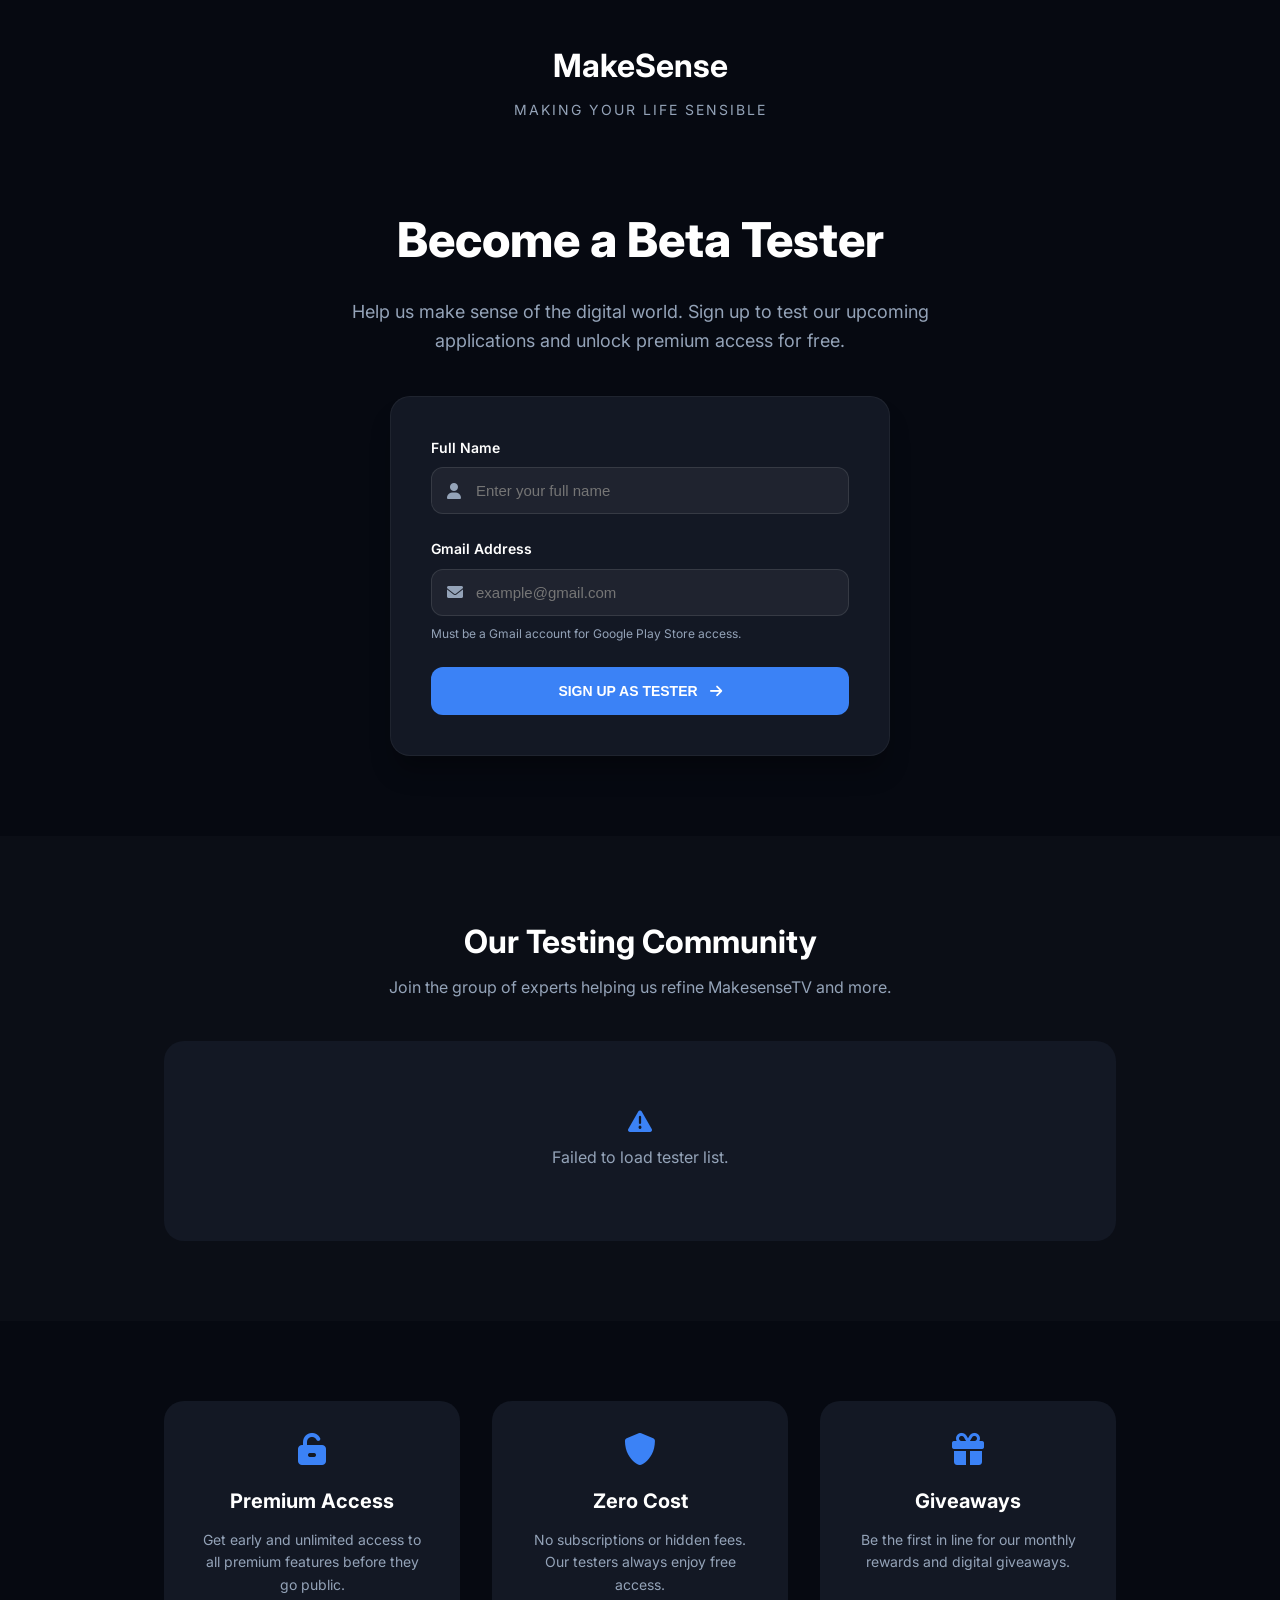
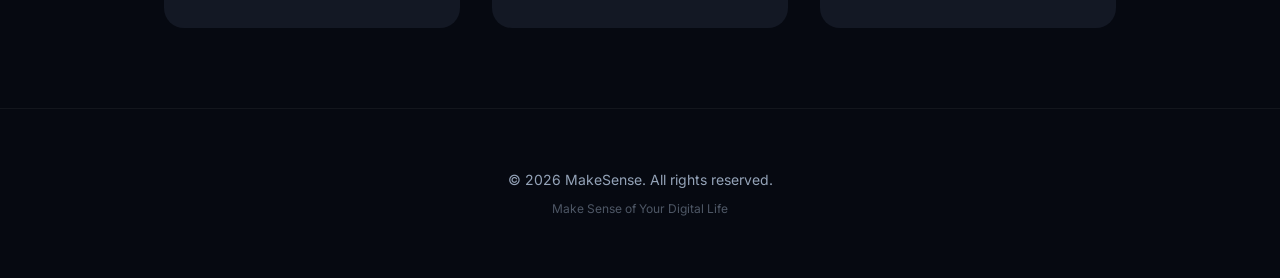
==== testers/index.html @ 8e349a0e "Add files via upload" ====
<!DOCTYPE html>
<html lang="en">
<head>
	<link rel="icon" href="/makesense.logo.png" type="image/x-icon">
    <meta charset="UTF-8">
    <meta name="viewport" content="width=device-width, initial-scale=1.0">
    <title>MakeSense - Tester Sign-up</title>
    <link href="https://cdnjs.cloudflare.com/ajax/libs/font-awesome/6.0.0/css/all.min.css" rel="stylesheet">
    <link href="https://fonts.googleapis.com/css2?family=Inter:wght@400;600;700&display=swap" rel="stylesheet">
    <link rel="stylesheet" href="style.css">
</head>
<body>
    <header>
        <div class="container">
            <div class="logo">
                <link rel="icon" href="/makesense.logo.png" type="image/x-icon">
                <span>MakeSense</span>
            </div>
            <p class="tagline">Making Your Life Sensible</p>
        </div>
    </header>

    <main>
        <section class="hero">
            <div class="container">
                <h1>Become a Beta Tester</h1>
                <p>Help us make sense of the digital world. Sign up to test our upcoming applications and unlock premium access for free.</p>

                <div class="signup-card">
                    <form id="signupForm">
                        <div class="form-group">
                            <label for="name">Full Name</label>
                            <div class="input-wrapper">
                                <i class="fas fa-user"></i>
                                <input type="text" id="name" placeholder="Enter your full name" required>
                            </div>
                        </div>
                        <div class="form-group">
                            <label for="email">Gmail Address</label>
                            <div class="input-wrapper">
                                <i class="fas fa-envelope"></i>
                                <input type="email" id="email" placeholder="example@gmail.com" required>
                            </div>
                            <small>Must be a Gmail account for Google Play Store access.</small>
                        </div>
                        <button type="submit" id="submitBtn" class="btn btn-primary">
                            <span class="btn-text">SIGN UP AS TESTER</span>
                            <i class="fas fa-arrow-right"></i>
                        </button>
                    </form>
                    <div id="message" class="message"></div>
                </div>
            </div>
        </section>

        <section class="testers-list-section">
            <div class="container">
                <h2>Our Testing Community</h2>
                <p class="subtitle">Join the group of experts helping us refine MakesenseTV and more.</p>

                <div class="list-container">
                    <div id="loading" class="loading">
                        <i class="fas fa-spinner fa-spin"></i>
                        <span>Loading testers...</span>
                    </div>
                    <div id="testersList" class="testers-grid"></div>
                </div>
            </div>
        </section>

        <section class="benefits">
            <div class="container">
                <div class="benefits-grid">
                    <div class="benefit-card">
                        <i class="fas fa-unlock-alt"></i>
                        <h3>Premium Access</h3>
                        <p>Get early and unlimited access to all premium features before they go public.</p>
                    </div>
                    <div class="benefit-card">
                        <i class="fas fa-shield-alt"></i>
                        <h3>Zero Cost</h3>
                        <p>No subscriptions or hidden fees. Our testers always enjoy free access.</p>
                    </div>
                    <div class="benefit-card">
                        <i class="fas fa-gift"></i>
                        <h3>Giveaways</h3>
                        <p>Be the first in line for our monthly rewards and digital giveaways.</p>
                    </div>
                </div>
            </div>
        </section>
    </main>

    <footer>
        <div class="container">
            <p>&copy; 2026 MakeSense. All rights reserved.</p>
            <p class="footer-tagline">Make Sense of Your Digital Life</p>
        </div>
    </footer>

    <script src="app.js"></script>
</body>
</html>
---- testers/style.css ----
:root {
    --primary-color: #3b82f6;
    --primary-hover: #2563eb;
    --bg-dark: #060911;
    --card-bg: #131824;
    --text-main: #ffffff;
    --text-muted: #94a3b8;
    --success: #10b981;
    --error: #ef4444;
    --radius: 12px;
}

* {
    margin: 0;
    padding: 0;
    box-sizing: border-box;
}

body {
    font-family: 'Inter', sans-serif;
    background-color: var(--bg-dark);
    color: var(--text-main);
    line-height: 1.6;
}

.container {
    max-width: 1000px;
    margin: 0 auto;
    padding: 0 24px;
}

/* Header */
header {
    padding: 40px 0;
    text-align: center;
}

.logo {
    display: flex;
    align-items: center;
    justify-content: center;
    gap: 12px;
    font-size: 32px;
    font-weight: 700;
    margin-bottom: 8px;
}

.logo i {
    color: var(--primary-color);
}

.tagline {
    color: var(--text-muted);
    font-size: 14px;
    letter-spacing: 2px;
    text-transform: uppercase;
}

/* Hero Section */
.hero {
    text-align: center;
    padding: 40px 0 80px;
}

.hero h1 {
    font-size: 48px;
    font-weight: 800;
    margin-bottom: 20px;
}

.hero p {
    color: var(--text-muted);
    font-size: 18px;
    max-width: 600px;
    margin: 0 auto 40px;
}

/* Signup Card */
.signup-card {
    background: var(--card-bg);
    border-radius: 20px;
    padding: 40px;
    max-width: 500px;
    margin: 0 auto;
    box-shadow: 0 20px 25px -5px rgba(0, 0, 0, 0.3);
    border: 1px solid rgba(255, 255, 255, 0.05);
}

.form-group {
    text-align: left;
    margin-bottom: 24px;
}

.form-group label {
    display: block;
    margin-bottom: 8px;
    font-weight: 600;
    font-size: 14px;
}

.input-wrapper {
    position: relative;
    display: flex;
    align-items: center;
}

.input-wrapper i {
    position: absolute;
    left: 16px;
    color: var(--text-muted);
}

.input-wrapper input {
    width: 100%;
    background: rgba(255, 255, 255, 0.05);
    border: 1px solid rgba(255, 255, 255, 0.1);
    border-radius: var(--radius);
    padding: 14px 16px 14px 44px;
    color: white;
    font-size: 15px;
    transition: all 0.2s;
}

.input-wrapper input:focus {
    outline: none;
    border-color: var(--primary-color);
    background: rgba(255, 255, 255, 0.08);
}

.form-group small {
    display: block;
    margin-top: 8px;
    color: var(--text-muted);
    font-size: 12px;
}

/* Button */
.btn {
    width: 100%;
    padding: 16px;
    border: none;
    border-radius: var(--radius);
    font-weight: 700;
    font-size: 14px;
    cursor: pointer;
    transition: all 0.2s;
    display: flex;
    align-items: center;
    justify-content: center;
    gap: 12px;
}

.btn-primary {
    background-color: var(--primary-color);
    color: white;
}

.btn-primary:hover {
    background-color: var(--primary-hover);
    transform: translateY(-2px);
}

.btn:disabled {
    opacity: 0.7;
    cursor: not-allowed;
    transform: none;
}

/* Message */
.message {
    margin-top: 20px;
    padding: 12px;
    border-radius: var(--radius);
    font-size: 14px;
    display: none;
}

.message.success {
    display: block;
    background: rgba(16, 185, 129, 0.1);
    color: var(--success);
    border: 1px solid rgba(16, 185, 129, 0.2);
}

.message.error {
    display: block;
    background: rgba(239, 68, 68, 0.1);
    color: var(--error);
    border: 1px solid rgba(239, 68, 68, 0.2);
}

/* Testers List Section */
.testers-list-section {
    padding: 80px 0;
    text-align: center;
    background: rgba(255, 255, 255, 0.02);
}

.testers-list-section h2 {
    font-size: 32px;
    margin-bottom: 8px;
}

.subtitle {
    color: var(--text-muted);
    margin-bottom: 40px;
}

.list-container {
    background: var(--card-bg);
    border-radius: 20px;
    padding: 24px;
    min-height: 200px;
}

.testers-grid {
    display: grid;
    grid-template-columns: repeat(auto-fill, minmax(200px, 1fr));
    gap: 16px;
}

.tester-item {
    background: rgba(255, 255, 255, 0.03);
    padding: 16px;
    border-radius: var(--radius);
    text-align: left;
    display: flex;
    align-items: center;
    gap: 12px;
}

.tester-avatar {
    width: 32px;
    height: 32px;
    background: var(--primary-color);
    border-radius: 50%;
    display: flex;
    align-items: center;
    justify-content: center;
    font-size: 14px;
    font-weight: bold;
}

.tester-info {
    overflow: hidden;
}

.tester-name {
    font-weight: 600;
    font-size: 14px;
    margin-bottom: 2px;
}

.tester-email {
    font-size: 12px;
    color: var(--text-muted);
}

.loading {
    display: flex;
    flex-direction: column;
    align-items: center;
    justify-content: center;
    height: 150px;
    gap: 12px;
    color: var(--text-muted);
}

.loading i {
    font-size: 24px;
    color: var(--primary-color);
}

/* Benefits Section */
.benefits {
    padding: 80px 0;
}

.benefits-grid {
    display: grid;
    grid-template-columns: repeat(3, 1fr);
    gap: 32px;
}

.benefit-card {
    background: var(--card-bg);
    padding: 32px;
    border-radius: 20px;
    text-align: center;
}

.benefit-card i {
    font-size: 32px;
    color: var(--primary-color);
    margin-bottom: 20px;
}

.benefit-card h3 {
    font-size: 20px;
    margin-bottom: 12px;
}

.benefit-card p {
    color: var(--text-muted);
    font-size: 14px;
}

/* Footer */
footer {
    padding: 60px 0;
    text-align: center;
    border-top: 1px solid rgba(255, 255, 255, 0.05);
}

footer p {
    color: var(--text-muted);
    font-size: 14px;
}

.footer-tagline {
    margin-top: 8px;
    font-size: 12px;
    opacity: 0.5;
}

/* Responsive */
@media (max-width: 768px) {
    .hero h1 { font-size: 36px; }
    .benefits-grid { grid-template-columns: 1fr; }
    .testers-grid { grid-template-columns: repeat(2, 1fr); }
}

@media (max-width: 480px) {
    .testers-grid { grid-template-columns: 1fr; }
    .signup-card { padding: 24px; }
}
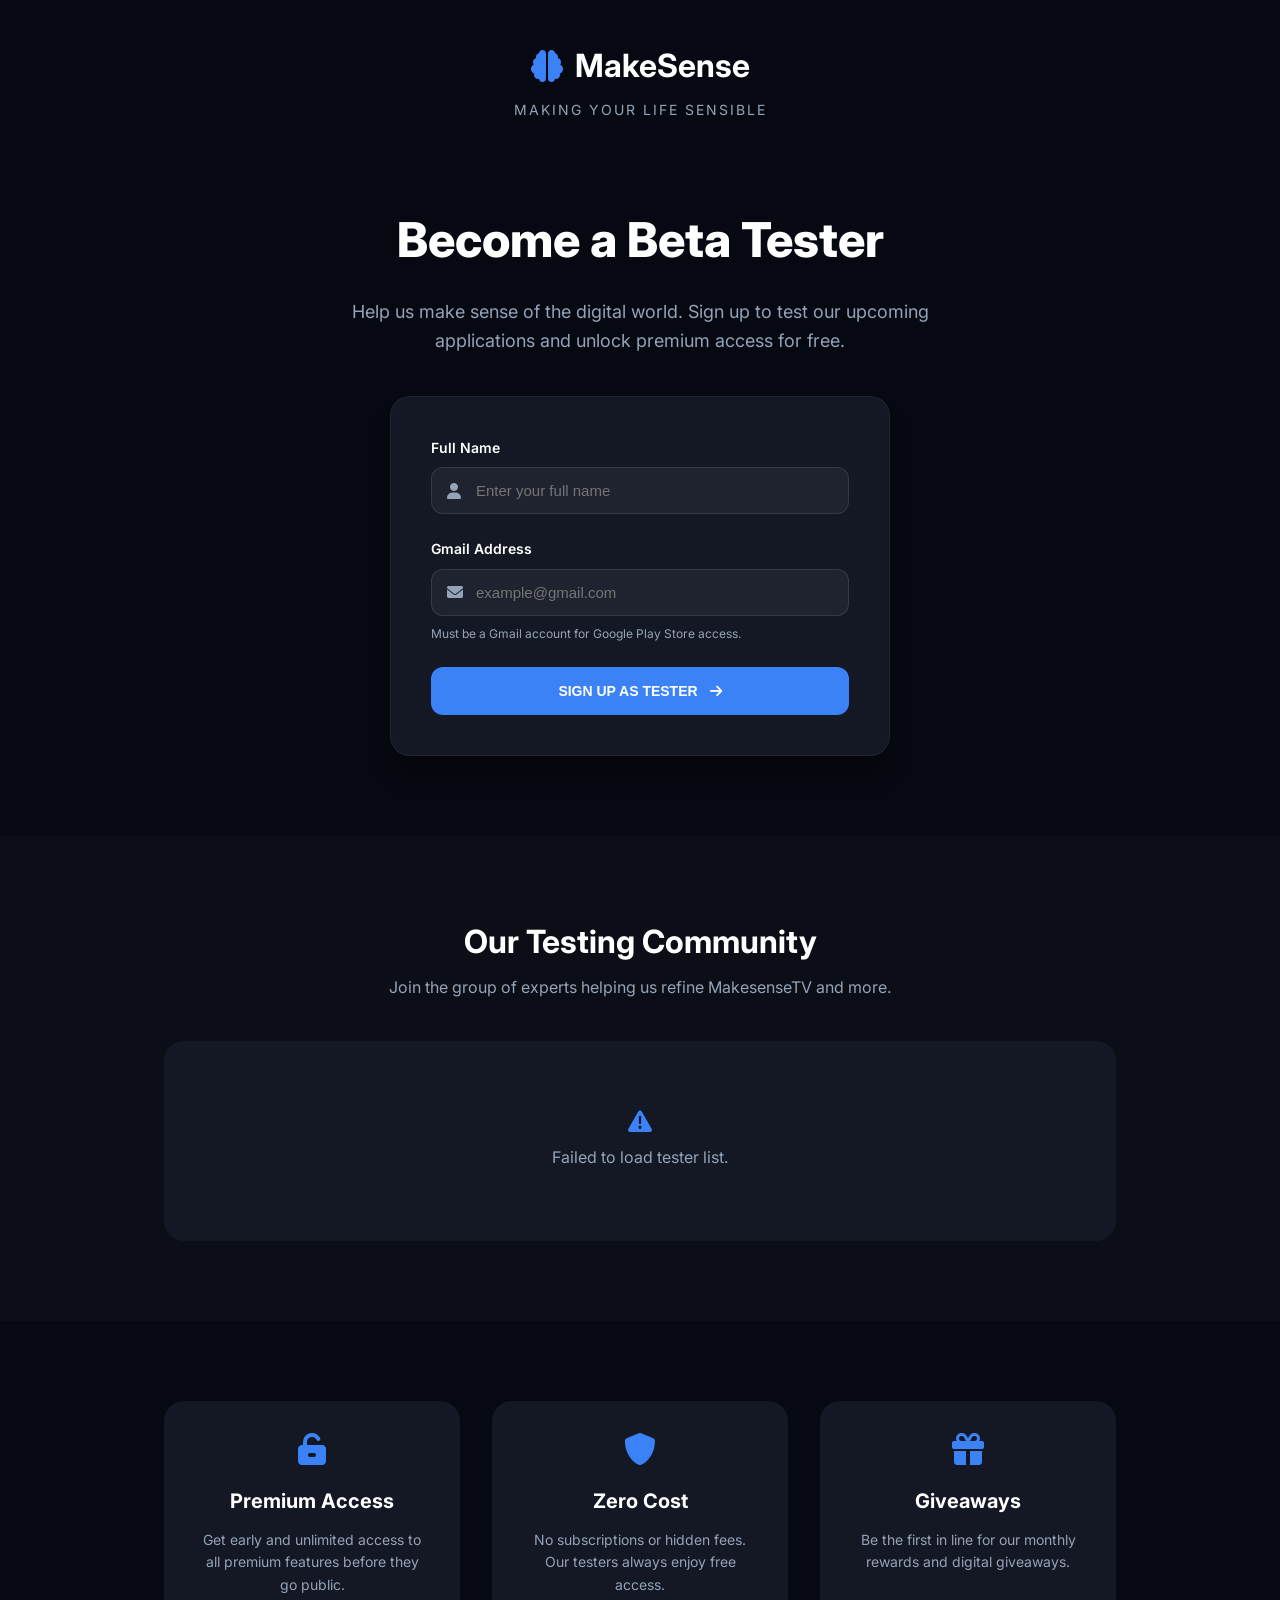
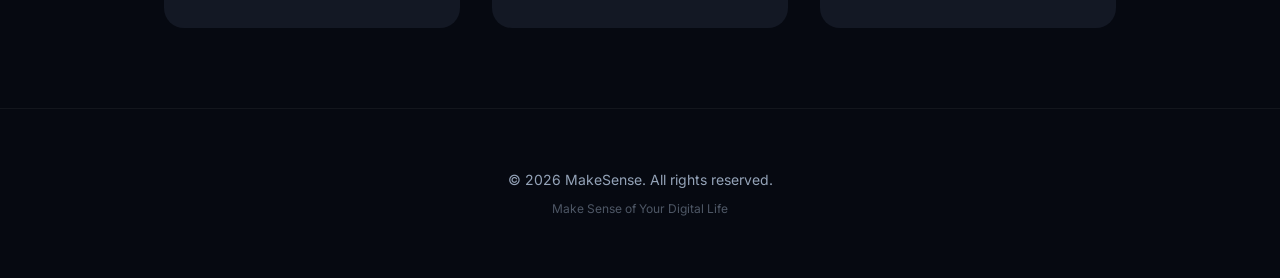
==== commit 850c0f52: "Update index.html" ====
--- a/testers/index.html
+++ b/testers/index.html
@@ -13,7 +13,7 @@
     <header>
         <div class="container">
             <div class="logo">
-                <link rel="icon" href="/makesense.logo.png" type="image/x-icon">
+                <i class="fas fa-brain"></i>
                 <span>MakeSense</span>
             </div>
             <p class="tagline">Making Your Life Sensible</p>
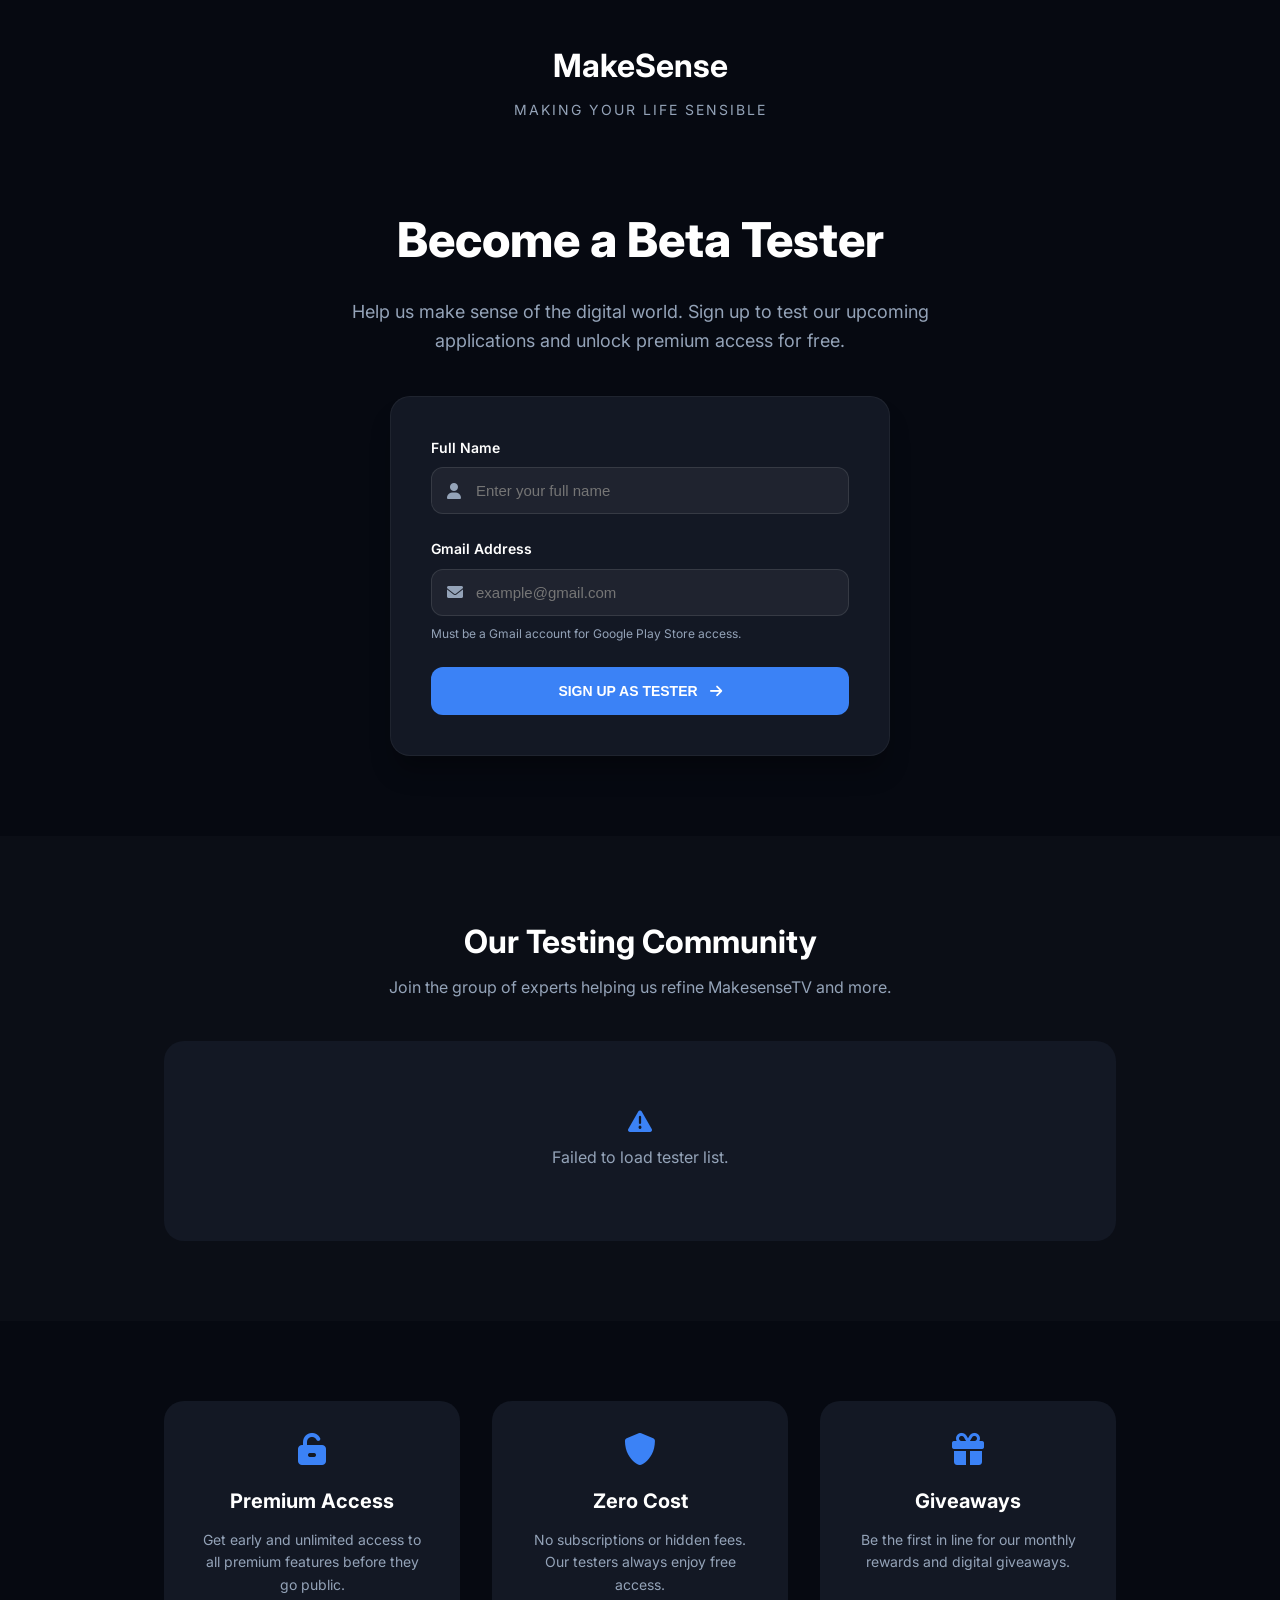
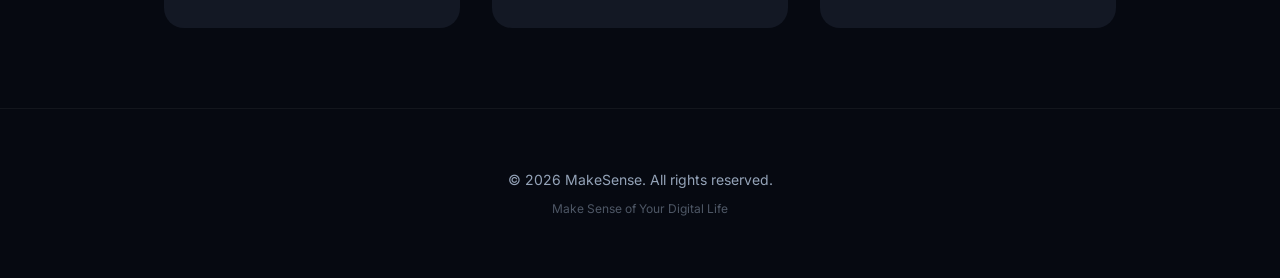
==== commit 82f477a6: "Update index.html" ====
--- a/testers/index.html
+++ b/testers/index.html
@@ -13,7 +13,6 @@
     <header>
         <div class="container">
             <div class="logo">
-                <i class="fas fa-brain"></i>
                 <span>MakeSense</span>
             </div>
             <p class="tagline">Making Your Life Sensible</p>
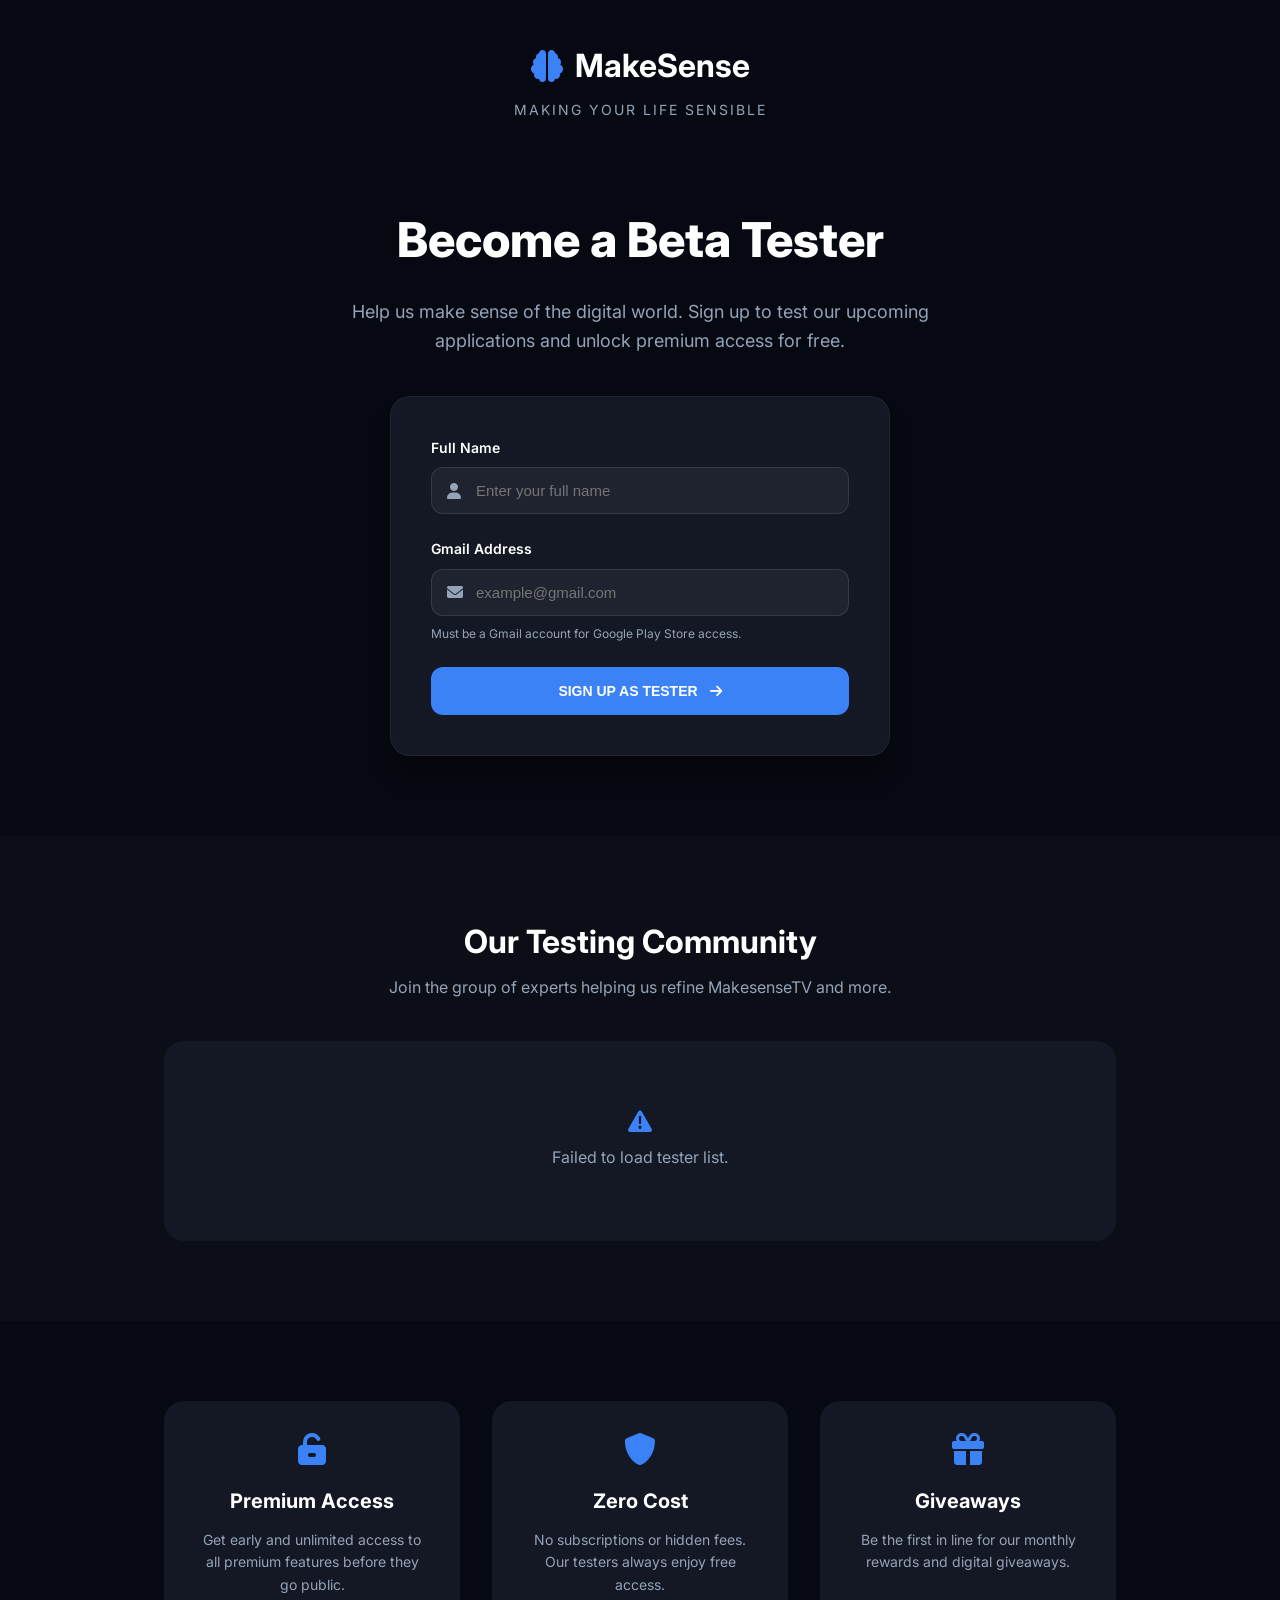
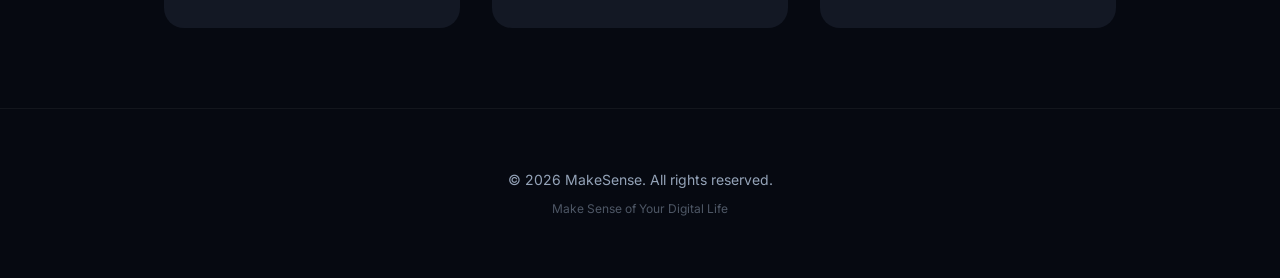
==== commit 440b9619: "Update index.html" ====
--- a/testers/index.html
+++ b/testers/index.html
@@ -13,6 +13,7 @@
     <header>
         <div class="container">
             <div class="logo">
+                <i class="fas fa-brain"></i>
                 <span>MakeSense</span>
             </div>
             <p class="tagline">Making Your Life Sensible</p>
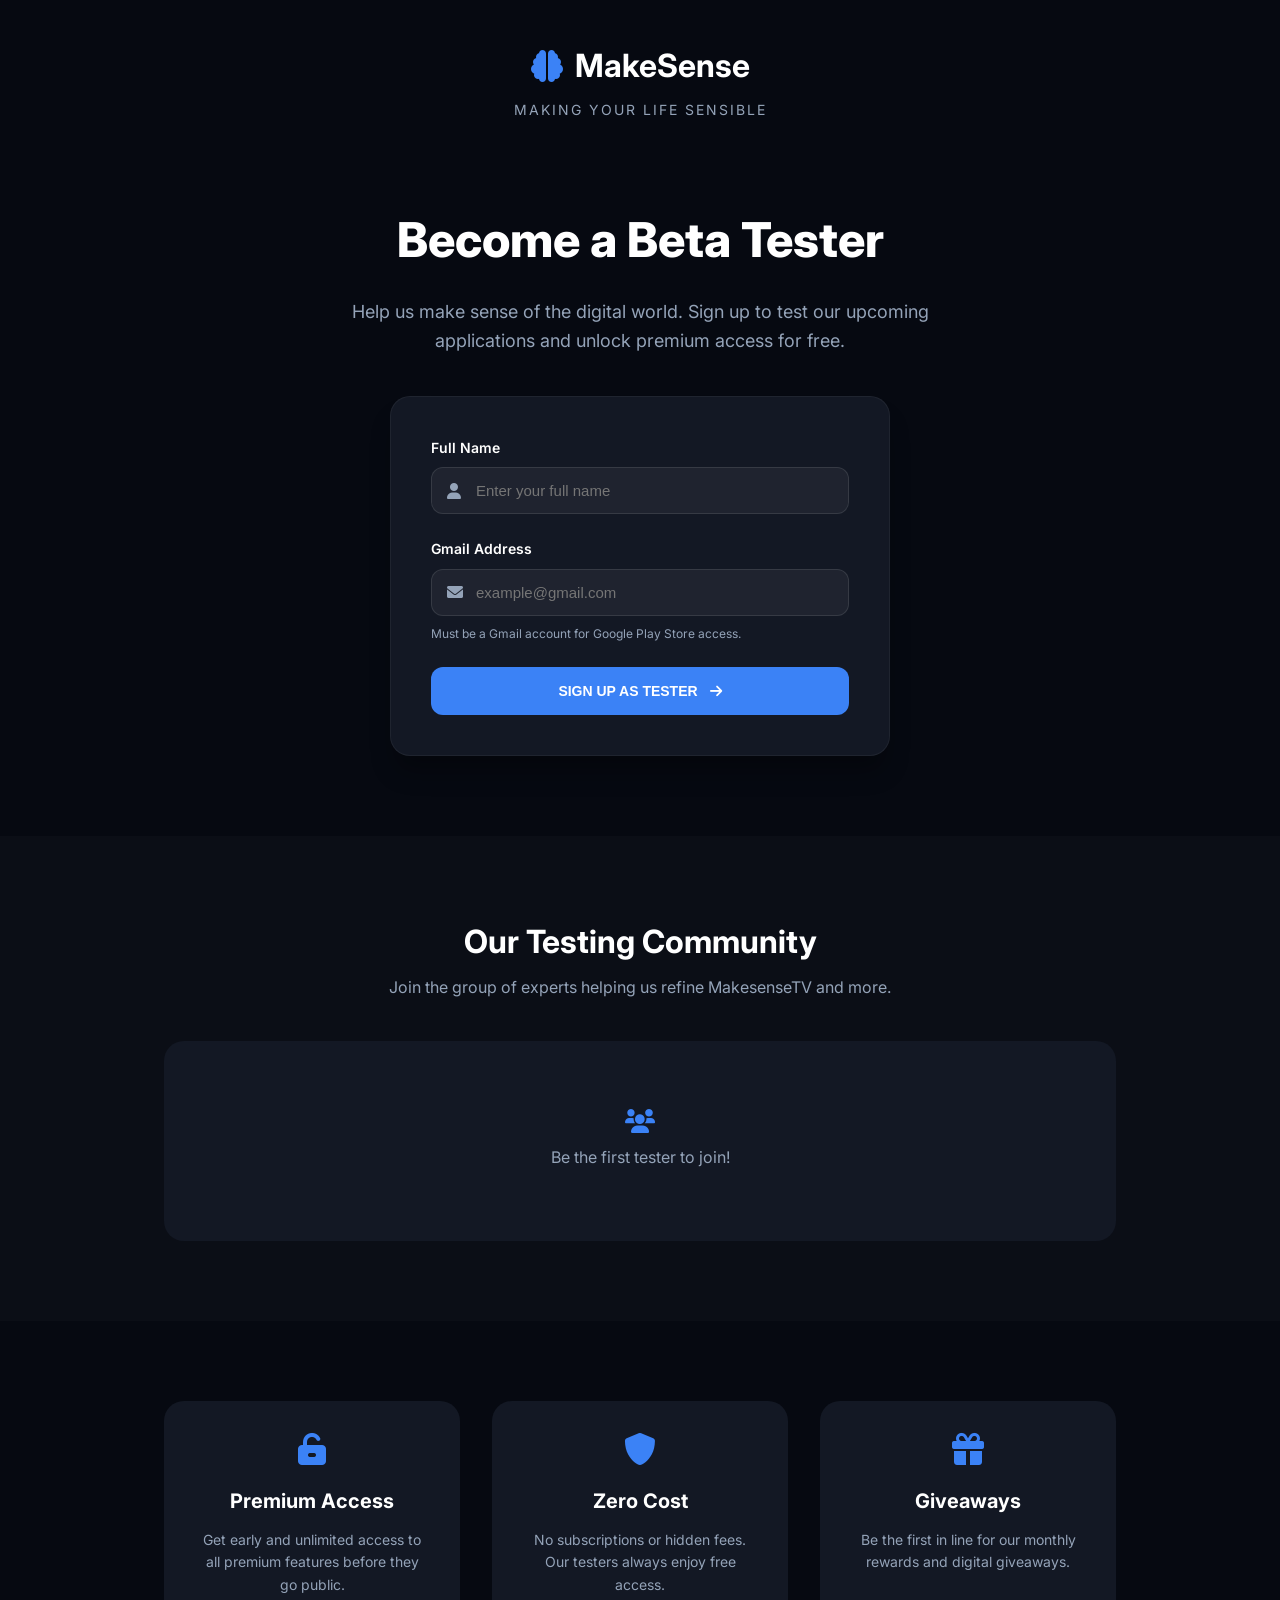
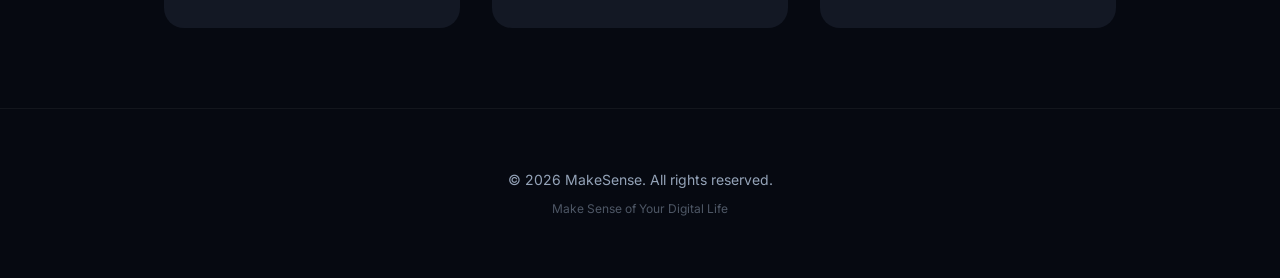
==== commit 06eab947: "Update index.html" ====
--- a/testers/index.html
+++ b/testers/index.html
@@ -1,7 +1,7 @@
 <!DOCTYPE html>
 <html lang="en">
 <head>
-	<link rel="icon" href="/makesense.logo.png" type="image/x-icon">
+    <link rel="icon" href="/makesense.logo.png" type="image/x-icon">
     <meta charset="UTF-8">
     <meta name="viewport" content="width=device-width, initial-scale=1.0">
     <title>MakeSense - Tester Sign-up</title>
@@ -64,6 +64,11 @@
                         <span>Loading testers...</span>
                     </div>
                     <div id="testersList" class="testers-grid"></div>
+                    <div id="showMoreContainer" style="margin-top: 32px; display: none;">
+                        <button id="showMoreBtn" class="btn" style="background: rgba(255,255,255,0.05); color: var(--text-muted); max-width: 200px; margin: 0 auto;">
+                            SHOW MORE
+                        </button>
+                    </div>
                 </div>
             </div>
         </section>
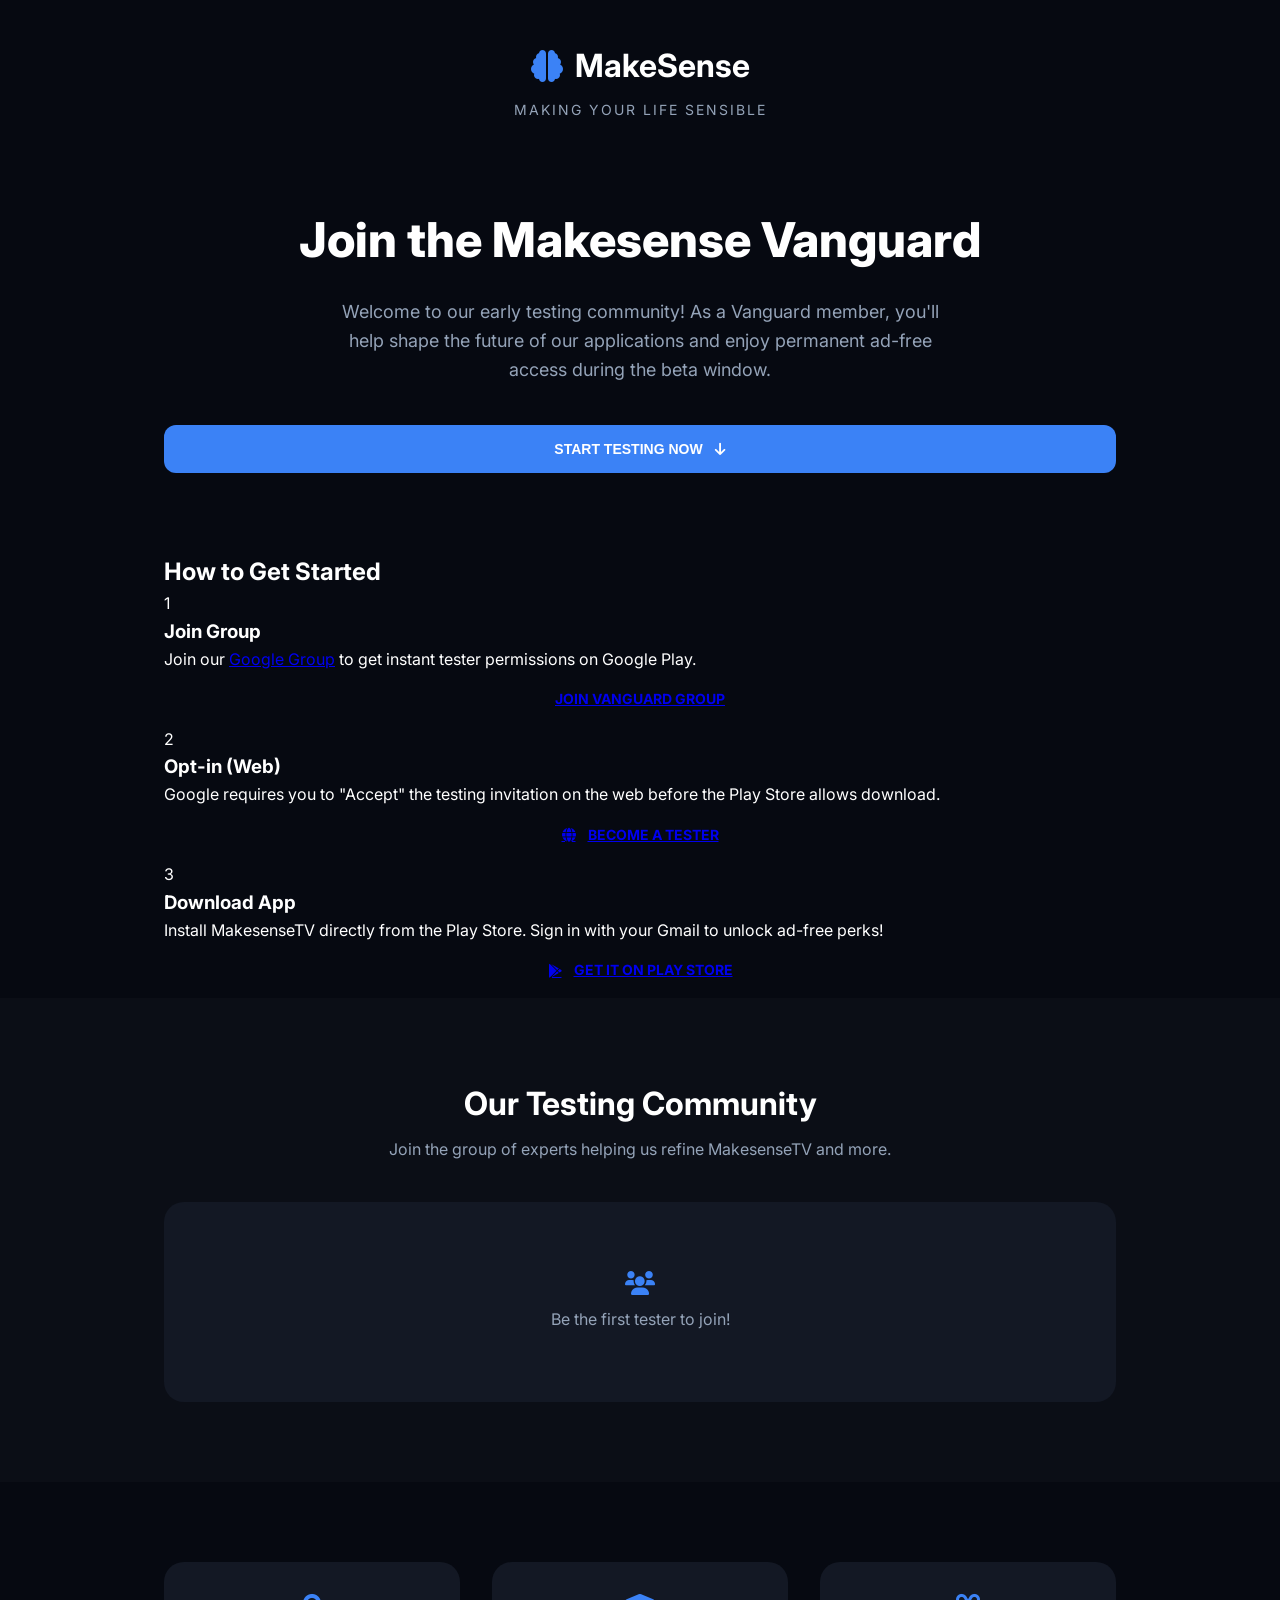
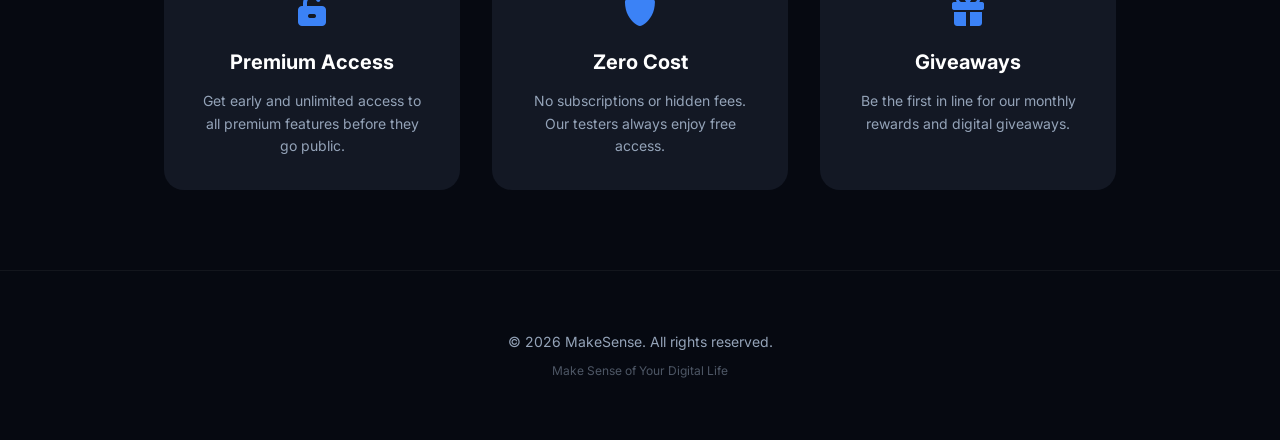
==== commit f77da71a: "Update index.html" ====
--- a/testers/index.html
+++ b/testers/index.html
@@ -23,32 +23,42 @@
     <main>
         <section class="hero">
             <div class="container">
-                <h1>Become a Beta Tester</h1>
-                <p>Help us make sense of the digital world. Sign up to test our upcoming applications and unlock premium access for free.</p>
+                <h1>Join the Makesense Vanguard</h1>
+                <p>Welcome to our early testing community! As a Vanguard member, you'll help shape the future of our applications and enjoy permanent ad-free access during the beta window.</p>
+                <div class="hero-actions">
+                    <button onclick="document.querySelector('.join-steps').scrollIntoView({behavior: 'smooth'})" class="btn btn-primary">
+                        START TESTING NOW <i class="fas fa-arrow-down"></i>
+                    </button>
+                </div>
+            </div>
+        </section>
 
-                <div class="signup-card">
-                    <form id="signupForm">
-                        <div class="form-group">
-                            <label for="name">Full Name</label>
-                            <div class="input-wrapper">
-                                <i class="fas fa-user"></i>
-                                <input type="text" id="name" placeholder="Enter your full name" required>
-                            </div>
-                        </div>
-                        <div class="form-group">
-                            <label for="email">Gmail Address</label>
-                            <div class="input-wrapper">
-                                <i class="fas fa-envelope"></i>
-                                <input type="email" id="email" placeholder="example@gmail.com" required>
-                            </div>
-                            <small>Must be a Gmail account for Google Play Store access.</small>
-                        </div>
-                        <button type="submit" id="submitBtn" class="btn btn-primary">
-                            <span class="btn-text">SIGN UP AS TESTER</span>
-                            <i class="fas fa-arrow-right"></i>
-                        </button>
-                    </form>
-                    <div id="message" class="message"></div>
+        <section class="join-steps">
+            <div class="container">
+                <h2>How to Get Started</h2>
+                <div class="steps-grid">
+                    <div class="step-item">
+                        <div class="step-number">1</div>
+                        <h3>Join Group</h3>
+                        <p>Join our <a href="https://groups.google.com/g/makesense-vanguard" target="_blank">Google Group</a> to get instant tester permissions on Google Play.</p>
+                        <a href="https://groups.google.com/g/makesense-vanguard" target="_blank" class="btn btn-secondary">JOIN VANGUARD GROUP</a>
+                    </div>
+                    <div class="step-item">
+                        <div class="step-number">2</div>
+                        <h3>Opt-in (Web)</h3>
+                        <p>Google requires you to "Accept" the testing invitation on the web before the Play Store allows download.</p>
+                        <a href="https://play.google.com/apps/testing/com.makesense.tv" target="_blank" class="btn btn-play-web">
+                            <i class="fas fa-globe"></i> BECOME A TESTER
+                        </a>
+                    </div>
+                    <div class="step-item">
+                        <div class="step-number">3</div>
+                        <h3>Download App</h3>
+                        <p>Install MakesenseTV directly from the Play Store. Sign in with your Gmail to unlock ad-free perks!</p>
+                        <a href="https://play.google.com/store/apps/details?id=com.makesense.tv" target="_blank" class="btn btn-play-store">
+                            <i class="fab fa-google-play"></i> GET IT ON PLAY STORE
+                        </a>
+                    </div>
                 </div>
             </div>
         </section>
